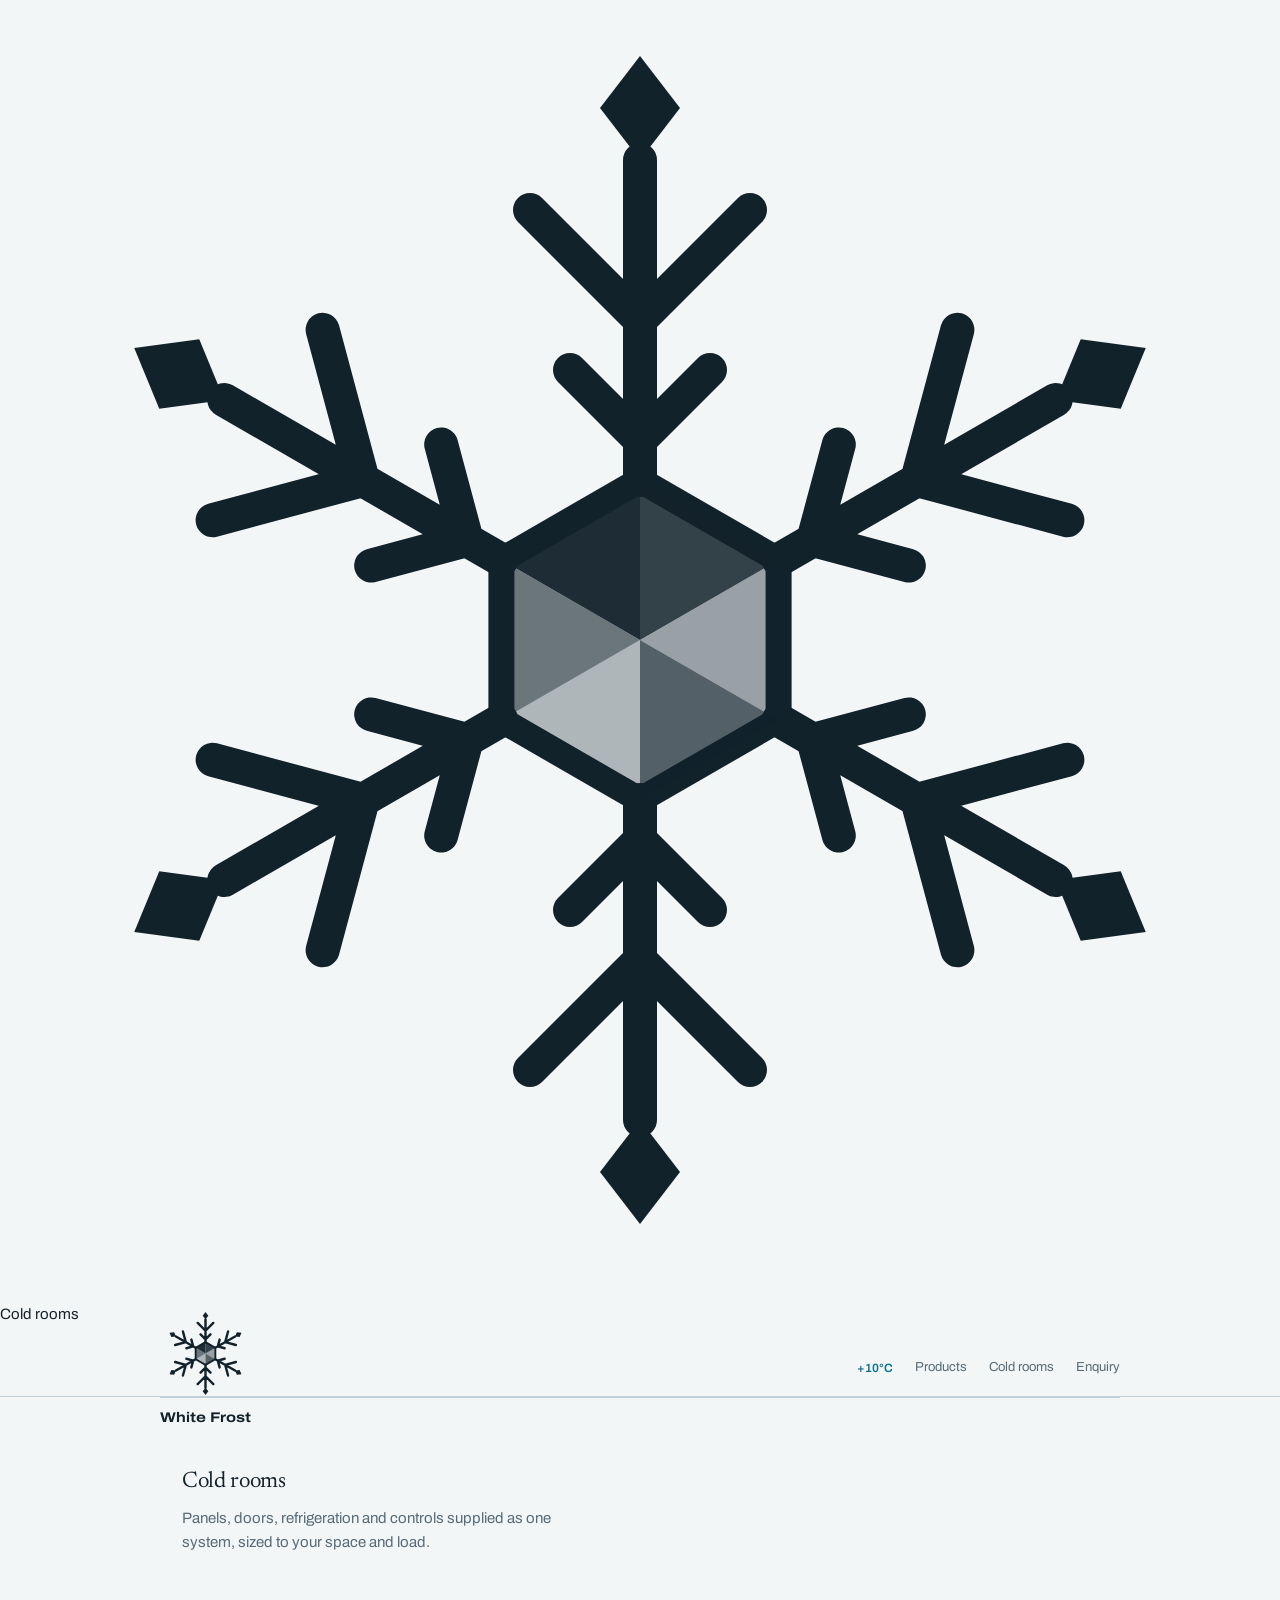
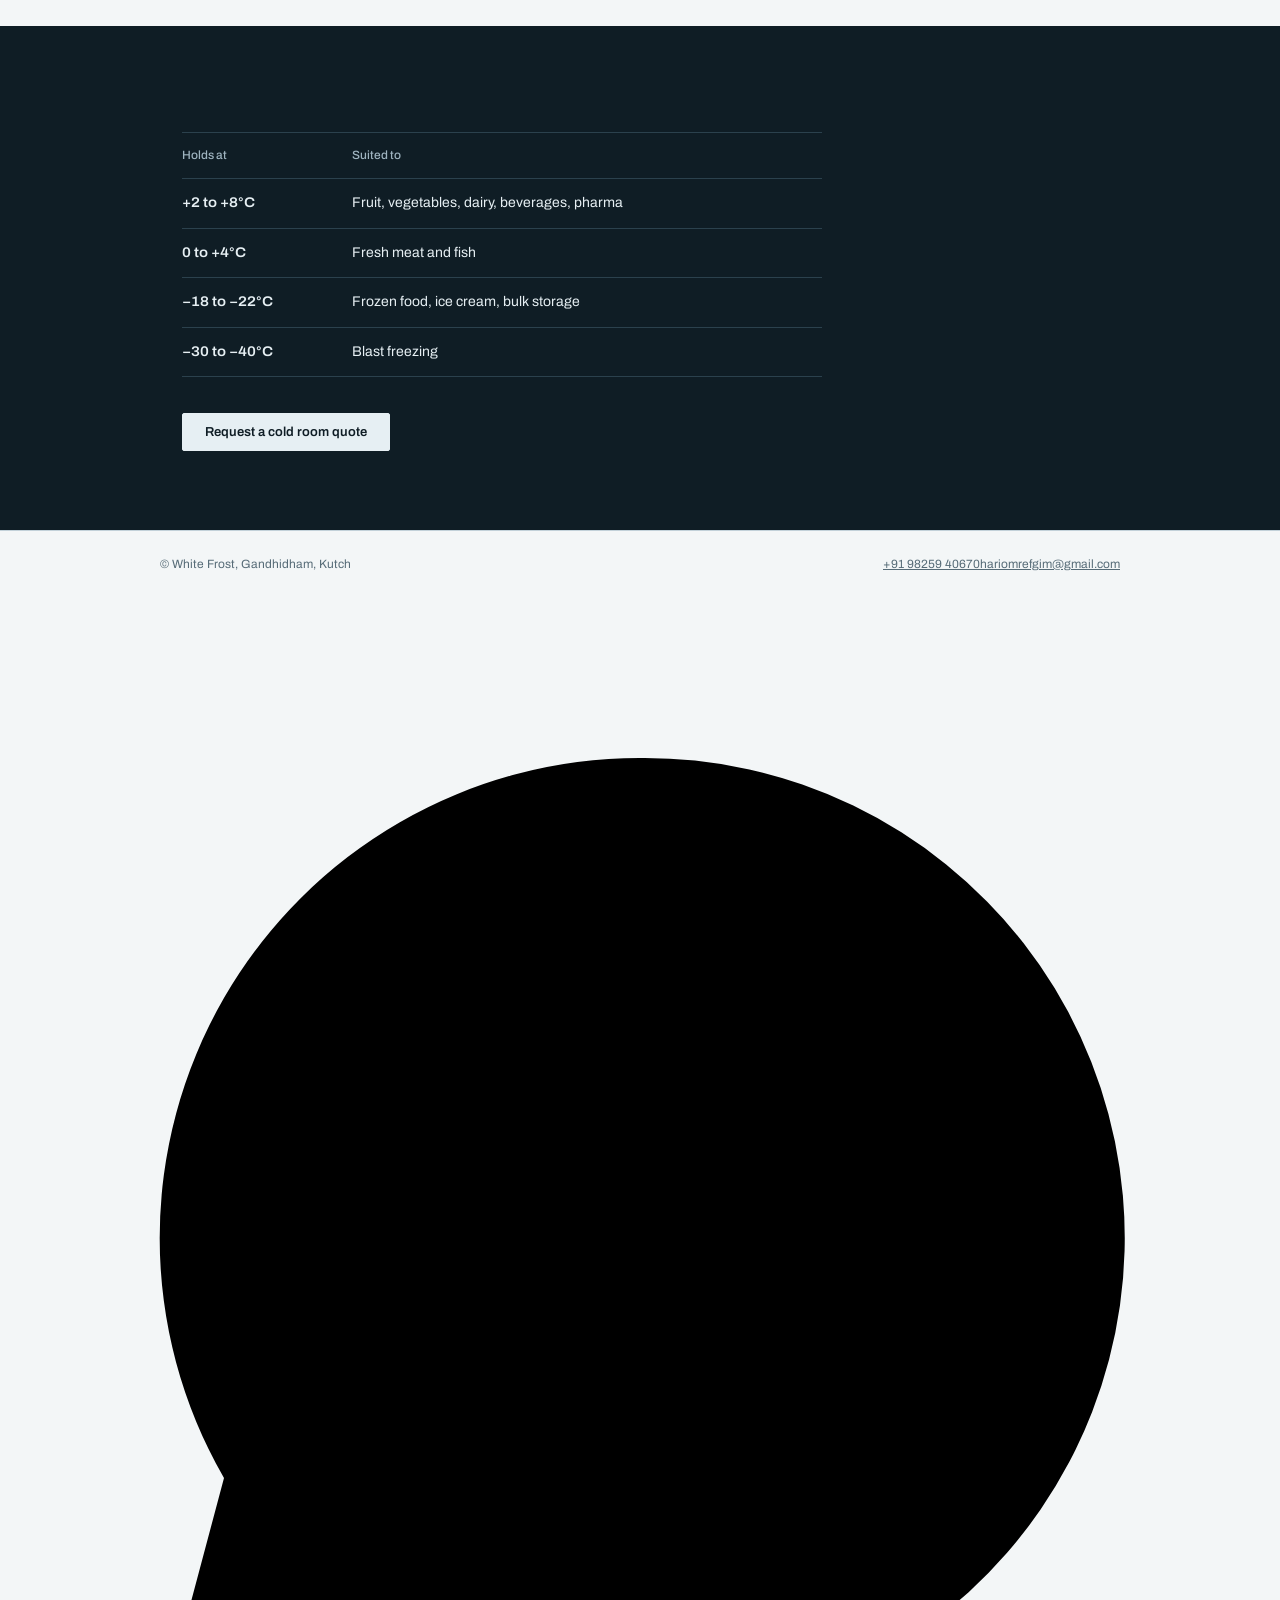
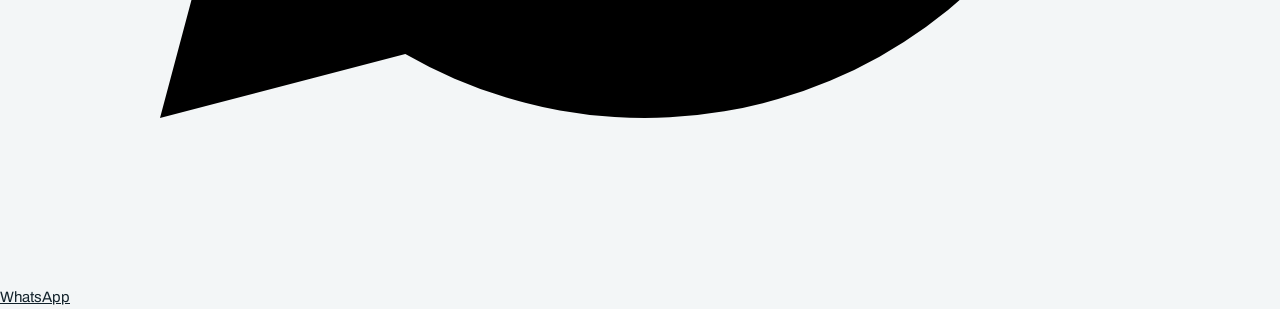
==== coldrooms.html @ cec2be89 "Add coldrooms.html with page structure and content This file contains the HTML structure for the Col" ====
<!DOCTYPE html>
<html lang="en">
<head>
<meta charset="utf-8">
<meta name="viewport" content="width=device-width, initial-scale=1, viewport-fit=cover">
<title>Cold rooms – White Frost, Gandhidham</title>
<meta name="description" content="Chillers and freezer cold rooms, built to your size and temperature, supplied from Gandhidham, Kutch.">
<meta property="og:title" content="Cold rooms – White Frost, Gandhidham">
<meta property="og:description" content="Chillers and freezer cold rooms, built to your size and temperature, supplied from Gandhidham, Kutch.">
<meta property="og:type" content="website">
<link rel="icon" href="favicon.svg" type="image/svg+xml">
<script>document.documentElement.className+=" js"</script>
<link rel="preconnect" href="https://fonts.googleapis.com">
<link rel="preconnect" href="https://fonts.gstatic.com" crossorigin>
<link href="https://fonts.googleapis.com/css2?family=Archivo:wdth,wght@62..125,300..800&family=Newsreader:opsz,wght@6..72,400;6..72,500&display=swap" rel="stylesheet">
<link rel="stylesheet" href="home.css">
</head>
<body class="has-fab">
<svg width="0" height="0" style="position:absolute" aria-hidden="true" focusable="false"><symbol id="crystal" viewBox="0 0 64 64">
<g id="arm" fill="none" stroke="currentColor" stroke-width="1.7" stroke-linecap="round" stroke-linejoin="round"><path pathLength="1" d="M32 24V8M32 16l-5.5-5.5M32 16l5.5-5.5M32 22l-3.5-3.5M32 22l3.5-3.5"/><path d="M32 2.8l2 2.6-2 2.6-2-2.6z" fill="var(--logo-accent,currentColor)" stroke="none"/></g>
<use href="#arm" transform="rotate(60 32 32)"/><use href="#arm" transform="rotate(120 32 32)"/><use href="#arm" transform="rotate(180 32 32)"/><use href="#arm" transform="rotate(240 32 32)"/><use href="#arm" transform="rotate(300 32 32)"/>
<path pathLength="1" d="M32 24l6.93 4v8L32 40l-6.93-4v-8z" fill="none" stroke="currentColor" stroke-width="1.3" stroke-linejoin="round"/>
<g fill="var(--logo-accent,currentColor)"><polygon points="32,32 32,24 38.93,28" fill-opacity=".85"/><polygon points="32,32 38.93,28 38.93,36" fill-opacity=".4"/><polygon points="32,32 38.93,36 32,40" fill-opacity=".7"/><polygon points="32,32 32,40 25.07,36" fill-opacity=".3"/><polygon points="32,32 25.07,36 25.07,28" fill-opacity=".6"/><polygon points="32,32 25.07,28 32,24" fill-opacity=".95"/></g>
</symbol></svg>
<div class="shut" id="shut" aria-hidden="true">
  <i class="door l"></i><i class="door r"></i>
  <div class="mid"><svg viewBox="0 0 64 64"><use href="#crystal"/></svg><p>Cold rooms</p></div>
</div>
<header class="top">
  <a class="mark" href="index.html"><svg class="logo" viewBox="0 0 64 64" aria-hidden="true"><use href="#crystal"/></svg><span>White Frost</span></a>
  <div class="right">
    <span class="reading" id="reading" aria-hidden="true">+10°C</span>
    <nav>
      <a href="products.html">Products</a>
      <a href="coldrooms.html" aria-current="page">Cold rooms</a>
      <a href="inquiry.html">Enquiry</a>
    </nav>
  </div>
  <i class="progress" id="progress"></i>
</header>

<main id="top">
  <section class="block first">
    <h1><span class="ln"><span>Cold rooms</span></span></h1>
    <p class="lead intro">Panels, doors, refrigeration and controls supplied as one system, sized to your space and load.</p>
  </section>

  <section class="cold" id="rooms">
    <canvas id="snow" aria-hidden="true"></canvas>
    <div class="inner">
      <table id="temps">
        <thead><tr><th scope="col">Holds at</th><th scope="col">Suited to</th></tr></thead>
        <tbody>
          <tr><td>+2 to +8°C</td><td>Fruit, vegetables, dairy, beverages, pharma</td></tr>
          <tr><td>0 to +4°C</td><td>Fresh meat and fish</td></tr>
          <tr><td>−18 to −22°C</td><td>Frozen food, ice cream, bulk storage</td></tr>
          <tr><td>−30 to −40°C</td><td>Blast freezing</td></tr>
        </tbody>
      </table>
      <a class="btn light" href="inquiry.html?product=Cold%20room">Request a cold room quote</a>
    </div>
  </section>
</main>

<footer><span>© White Frost, Gandhidham, Kutch</span><span><a href="tel:+919825940670">+91 98259 40670</a><a href="mailto:hariomrefgim@gmail.com">hariomrefgim@gmail.com</a></span></footer>
<a class="fab" href="https://wa.me/919825940670?text=Hello%20White%20Frost%2C%20I%20would%20like%20to%20enquire%20about%20your%20refrigeration%20products." target="_blank" rel="noopener" aria-label="Enquire on WhatsApp"><svg viewBox="0 0 24 24" aria-hidden="true"><path d="M12 3a9 9 0 0 0-7.8 13.5L3 21l4.6-1.2A9 9 0 1 0 12 3z"/><path class="h" d="M9 8.5c0 3.5 3 6.5 6.5 6.5l1-1.6-2.2-1.1-.9.9c-1-.4-2-1.4-2.4-2.4l.9-.9-1.1-2.2z"/></svg><span>WhatsApp</span></a>

<script src="script.js"></script>
<script>setTimeout(function(){if(!window.wfReady){document.documentElement.classList.add("entered");var s=document.getElementById("shut");if(s)s.className+=" open"}},6000)</script>
</body>
</html>
---- home.css ----
:root{
  --paper:#f3f6f7; --ink:#12222b; --muted:#566b77; --rule:#c2d1d9; --signal:#0a6f8f; --tick:#7d939f; --chill-to:#d2e3ed;
  --deep:#0f1d25; --deep-ink:#e6eff3; --deep-rule:#2b414d;
  box-sizing:border-box; padding-top:env(safe-area-inset-top,0px); padding-bottom:env(safe-area-inset-bottom,0px);
}
@media (prefers-color-scheme:dark){:root:not([data-theme="light"]){
  --paper:#0c171e; --ink:#e6eff3; --muted:#8fa4b0; --rule:#253945; --signal:#6fc0dc; --tick:#4a6270; --chill-to:#12303f; --deep:#050d12;}}
:root[data-theme="dark"]{--paper:#0c171e;--ink:#e6eff3;--muted:#8fa4b0;--rule:#253945;--signal:#6fc0dc;--tick:#4a6270;--chill-to:#12303f;--deep:#050d12}
html{scroll-padding-top:calc(60px + env(safe-area-inset-top,0px));scroll-behavior:smooth}
*,*::before,*::after{box-sizing:border-box}
body{--chill:0;--bg:var(--paper);--bg:color-mix(in srgb,var(--paper),var(--chill-to) calc(var(--chill)*60%));
  margin:0;background:var(--bg);color:var(--ink);font:400 15px/1.6 "Archivo",system-ui,sans-serif;font-stretch:100%;-webkit-font-smoothing:antialiased}
body::before{content:"";position:fixed;inset:0 0 auto;height:env(safe-area-inset-top,0px);background:var(--bg);z-index:20}
h1,h2,h3{margin:0;font-weight:400}
h1,h2{font-family:"Newsreader",Georgia,serif;letter-spacing:-.015em;line-height:1.08}
a{color:inherit}
:focus-visible{outline:2px solid var(--signal);outline-offset:3px}

/* header: live temperature readout and scroll progress */
.top{position:sticky;top:env(safe-area-inset-top,0px);z-index:10;display:flex;justify-content:space-between;align-items:center;
  height:56px;padding:0 max(22px,calc((100% - 960px)/2));background:var(--bg);border-bottom:1px solid var(--rule)}
.mark{font-weight:700;font-stretch:118%;font-size:14px;text-decoration:none}
.right{display:flex;align-items:center;gap:22px}
.reading{min-width:48px;text-align:right;font:600 12px "Archivo",sans-serif;font-variant-numeric:tabular-nums;color:var(--signal)}
.top nav{display:flex;gap:22px;font-size:13px;color:var(--muted)}
.top nav a{text-decoration:none;background:linear-gradient(currentColor,currentColor) no-repeat 0 100%/0 1px;transition:background-size .3s,color .2s;padding-bottom:2px}
.top nav a:hover{color:var(--ink);background-size:100% 1px}
.progress{position:absolute;left:0;bottom:-1px;height:2px;width:100%;background:var(--signal);transform:scaleX(0);transform-origin:left}

.hero,.block,.cold .inner{max-width:960px;margin:0 auto;padding-left:22px;padding-right:22px}
.hero{padding-top:84px;padding-bottom:64px}
.hero h1{font-size:clamp(40px,7.4vw,76px)}
.ln{display:block;overflow:hidden;padding-bottom:.1em;margin-bottom:-.1em}
.ln>span{display:block;transform:translateY(108%);animation:rise 1.1s cubic-bezier(.2,.7,.2,1) forwards}
.ln:nth-child(2)>span{animation-delay:.12s}.ln:nth-child(3)>span{animation-delay:.24s}
@keyframes rise{to{transform:none}}
.intro{opacity:0;animation:show .8s ease .8s forwards}
@keyframes show{to{opacity:1}}
.hero p{color:var(--muted);max-width:42ch;margin:22px 0 28px}
.actions{display:flex;align-items:center;gap:24px;flex-wrap:wrap}

.btn{position:relative;z-index:0;overflow:hidden;display:inline-block;background:var(--ink);color:var(--paper);border:1px solid var(--ink);padding:11px 22px;border-radius:2px;font:600 13px "Archivo",sans-serif;text-decoration:none;cursor:pointer;transition:color .3s,border-color .3s}
.btn::before{content:"";position:absolute;inset:0;z-index:-1;background:var(--signal);transform:scaleX(0);transform-origin:left;transition:transform .4s cubic-bezier(.2,.7,.2,1)}
.btn:hover{color:#fff;border-color:var(--signal)}.btn:hover::before{transform:scaleX(1)}
.btn.light{background:var(--deep-ink);color:var(--deep);border-color:var(--deep-ink)}
.plain{font-size:13px;color:var(--muted);text-underline-offset:4px}

/* signature: temperature ruler */
.ruler{--x:44%;position:relative;margin-top:84px;padding-top:34px}
.scale{display:flex;justify-content:space-between;height:22px;border-top:1px solid var(--ink)}
.scale i{width:1px;height:8px;background:var(--tick);transition:background .25s}
.scale i.M{height:16px}
.scale i.on{background:var(--signal)}
.labels{position:relative;height:16px;font-size:11px;color:var(--muted);font-variant-numeric:tabular-nums}
.labels span{position:absolute;top:2px;transform:translateX(-50%)}
.marker{position:absolute;top:0;left:var(--x);width:0;height:100%}
.marker::after{content:"";position:absolute;left:-1px;top:30px;bottom:26px;width:2px;background:var(--signal)}
.marker span{position:absolute;left:-31px;top:0;width:62px;text-align:center;font:600 12px "Archivo",sans-serif;color:var(--signal);font-variant-numeric:tabular-nums}

.block{padding-top:72px;padding-bottom:72px;border-top:1px solid var(--rule)}
.block h2,.cold h2{font-size:clamp(28px,4vw,38px)}
.lead{color:var(--muted);max-width:46ch;margin:12px 0 0}

/* product rows: rules draw in, hover marks the row */
.rows{list-style:none;margin:36px 0 0;padding:0;border-bottom:1px solid var(--rule)}
.rows li{position:relative;display:grid;grid-template-columns:220px 1fr auto;gap:24px;align-items:baseline;padding:18px 0}
.rows li::before,.rows li::after{content:"";position:absolute;left:0;right:0;top:0;height:1px;transform-origin:left}
.rows li::before{background:var(--rule);transition:transform .9s cubic-bezier(.2,.7,.2,1) var(--d,0ms)}
.rows li::after{background:var(--signal);height:2px;top:-.5px;transform:scaleX(0);transition:transform .45s cubic-bezier(.2,.7,.2,1)}
.js .rows li:not(.in)::before{transform:scaleX(0)}
.js .rows li>*{transition:opacity .7s ease calc(var(--d,0ms) + 250ms)}
.js .rows li:not(.in)>*{opacity:0}
.rows h3{font-weight:600;font-stretch:108%;font-size:15px;transition:transform .35s cubic-bezier(.2,.7,.2,1)}
.rows p{margin:0;color:var(--muted);font-size:14px}
.rows button{font:600 13px "Archivo",sans-serif;color:var(--signal);background:none;border:0;padding:4px 0;cursor:pointer;text-decoration:underline;text-underline-offset:4px}
@media(hover:hover){.rows li:hover::after{transform:scaleX(1)}.rows li:hover h3{transform:translateX(8px)}}

/* cold rooms: snowfall behind, numbers count to temperature */
.cold{position:relative;overflow:hidden;background:var(--deep);color:var(--deep-ink);padding:72px 0}
#snow{position:absolute;inset:0;width:100%;height:100%;pointer-events:none}
.cold .inner{position:relative}
.cold .lead{color:#9fb4c0}
table{width:100%;border-collapse:collapse;margin:34px 0 36px;max-width:640px;font-variant-numeric:tabular-nums}
th,td{text-align:left;padding:13px 0;border-top:1px solid var(--deep-rule);font-size:14px}
th{font-weight:500;color:#9fb4c0;font-size:12px}
td:first-child{font-weight:600;font-stretch:108%;width:170px}
tbody tr:last-child td{border-bottom:1px solid var(--deep-rule)}

.split{display:grid;grid-template-columns:.8fr 1.2fr;gap:56px}
address{font-style:normal;margin-top:26px;line-height:1.9}
address a{text-decoration:none;border-bottom:1px solid var(--rule)}
form{display:grid;gap:18px}
label{display:grid;gap:4px;font-size:12px;color:var(--muted)}
input,select,textarea{font:inherit;font-size:15px;color:var(--ink);background:linear-gradient(var(--signal),var(--signal)) no-repeat 0 100%/0 2px;border:0;border-bottom:1px solid var(--ink);border-radius:0;padding:8px 0;width:100%;transition:background-size .4s cubic-bezier(.2,.7,.2,1)}
input:focus,select:focus,textarea:focus{background-size:100% 2px;outline:none}
select option{color:#12222b}
textarea{resize:vertical}
form .btn{justify-self:start;margin-top:6px}

footer{display:flex;justify-content:space-between;flex-wrap:wrap;gap:6px;padding:24px max(22px,calc((100% - 960px)/2));font-size:12px;color:var(--muted);border-top:1px solid var(--rule)}

@media(max-width:720px){
  .hero{padding-top:56px}
  .right{gap:14px}.top nav{gap:14px}
  .rows li{grid-template-columns:1fr auto;gap:4px 16px}
  .rows p{grid-column:1/2;grid-row:2}
  .rows button{grid-column:2;grid-row:1/3;align-self:center}
  .split{grid-template-columns:1fr;gap:36px}
  .block,.cold{padding-top:56px;padding-bottom:56px}
}
@media(max-width:520px){.top nav a:first-child{display:none}}
@media(prefers-reduced-motion:reduce){
  html{scroll-behavior:auto}
  .ln>span{transform:none;animation:none}.intro{opacity:1;animation:none}
  .js .rows li:not(.in)::before{transform:none}.js .rows li:not(.in)>*{opacity:1}
  *{transition-duration:.01ms!important}
}
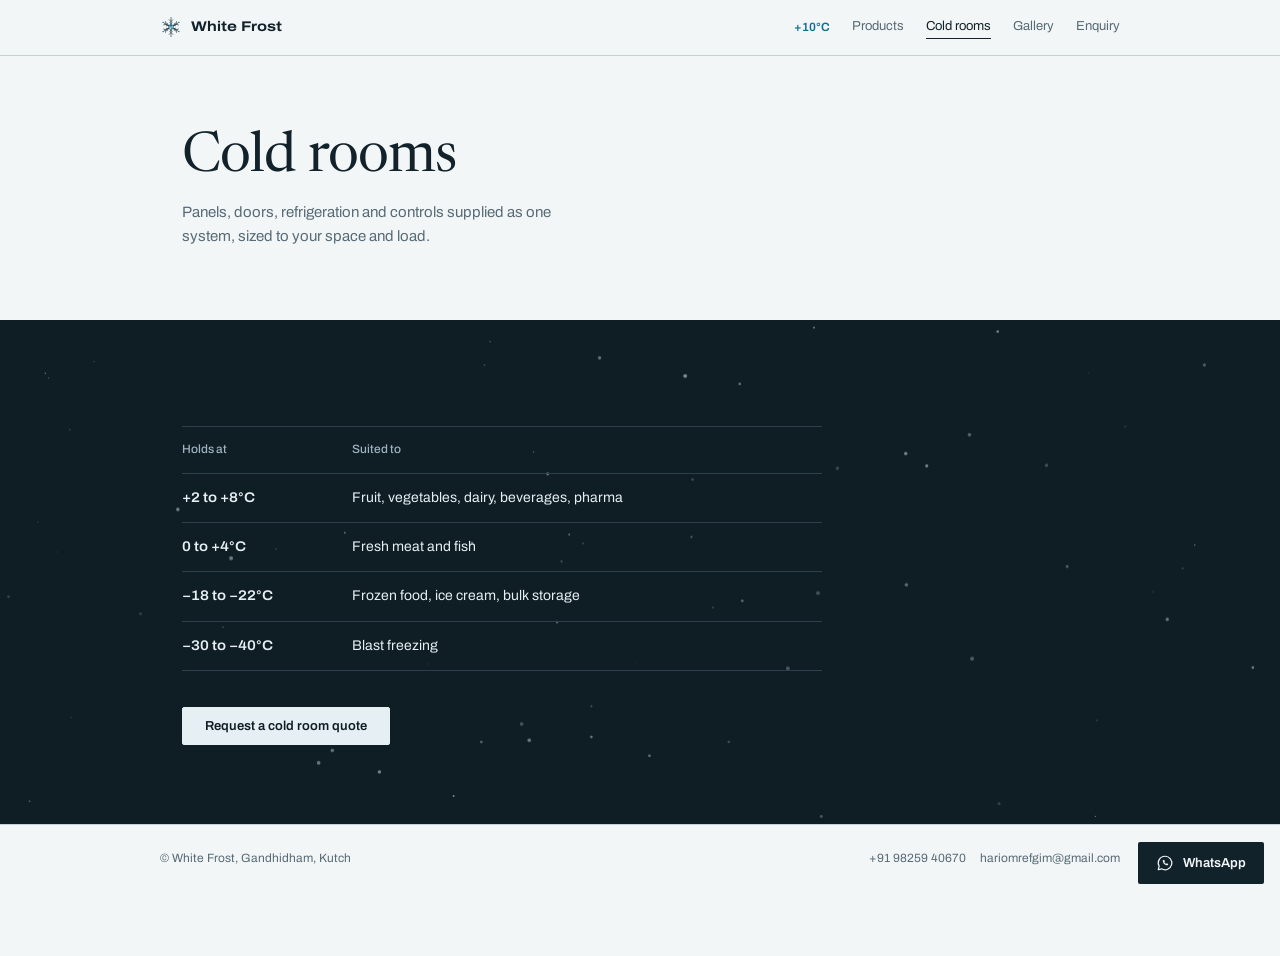
==== commit da7bc37f: "Add files via upload" ====
--- a/coldrooms.html
+++ b/coldrooms.html
@@ -14,6 +14,7 @@
 <link rel="preconnect" href="https://fonts.gstatic.com" crossorigin>
 <link href="https://fonts.googleapis.com/css2?family=Archivo:wdth,wght@62..125,300..800&family=Newsreader:opsz,wght@6..72,400;6..72,500&display=swap" rel="stylesheet">
 <link rel="stylesheet" href="home.css">
+<style>@media(max-width:400px){.mark span{display:none}.top nav{gap:10px}}</style>
 </head>
 <body class="has-fab">
 <svg width="0" height="0" style="position:absolute" aria-hidden="true" focusable="false"><symbol id="crystal" viewBox="0 0 64 64">
@@ -33,6 +34,7 @@
     <nav>
       <a href="products.html">Products</a>
       <a href="coldrooms.html" aria-current="page">Cold rooms</a>
+      <a href="gallery.html">Gallery</a>
       <a href="inquiry.html">Enquiry</a>
     </nav>
   </div>
--- a/home.css
+++ b/home.css
@@ -19,7 +19,7 @@
 /* header: live temperature readout and scroll progress */
 .top{position:sticky;top:env(safe-area-inset-top,0px);z-index:10;display:flex;justify-content:space-between;align-items:center;
   height:56px;padding:0 max(22px,calc((100% - 960px)/2));background:var(--bg);border-bottom:1px solid var(--rule)}
-.mark{font-weight:700;font-stretch:118%;font-size:14px;text-decoration:none}
+.mark{display:flex;align-items:center;gap:9px;font-weight:700;font-stretch:118%;font-size:14px;text-decoration:none}
 .right{display:flex;align-items:center;gap:22px}
 .reading{min-width:48px;text-align:right;font:600 12px "Archivo",sans-serif;font-variant-numeric:tabular-nums;color:var(--signal)}
 .top nav{display:flex;gap:22px;font-size:13px;color:var(--muted)}
@@ -96,6 +96,9 @@
 select option{color:#12222b}
 textarea{resize:vertical}
 form .btn{justify-self:start;margin-top:6px}
+.send-row{display:flex;flex-wrap:wrap;gap:12px;margin-top:6px}
+.send-row .btn{margin-top:0}
+.btn.wa{background:transparent;color:var(--ink);border-color:var(--ink)}
 
 footer{display:flex;justify-content:space-between;flex-wrap:wrap;gap:6px;padding:24px max(22px,calc((100% - 960px)/2));font-size:12px;color:var(--muted);border-top:1px solid var(--rule)}
 
@@ -108,10 +111,51 @@
   .split{grid-template-columns:1fr;gap:36px}
   .block,.cold{padding-top:56px;padding-bottom:56px}
 }
-@media(max-width:520px){.top nav a:first-child{display:none}}
 @media(prefers-reduced-motion:reduce){
   html{scroll-behavior:auto}
   .ln>span{transform:none;animation:none}.intro{opacity:1;animation:none}
   .js .rows li:not(.in)::before{transform:none}.js .rows li:not(.in)>*{opacity:1}
   *{transition-duration:.01ms!important}
 }
+
+/* multi-page additions */
+.block h1{font-size:clamp(34px,6vw,56px)}
+.block.first{border-top:0}
+.top nav a[aria-current="page"]{color:var(--ink);background-size:100% 1px}
+.rows a.enq{display:inline-block;font:600 13px "Archivo",sans-serif;color:var(--signal);padding:4px 0;text-decoration:underline;text-underline-offset:4px}
+footer a{text-decoration:none;margin-left:14px}
+footer a:hover{text-decoration:underline}
+@media(max-width:720px){.rows a.enq{grid-column:2;grid-row:1/3;align-self:center}}
+@media(max-width:520px){.reading{display:none}.top nav{gap:12px;font-size:12px}}
+
+/* crystal logo */
+.logo{width:22px;height:22px;flex:none;color:var(--ink);--logo-accent:var(--signal)}
+
+/* page doors: close when leaving a page, open on arrival */
+html.js:not(.entered){overflow:hidden}
+html.js:not(.entered) .ln>span,html.js:not(.entered) .intro{animation:none}
+html:not(.js) .shut{display:none}
+.shut{position:fixed;inset:0;z-index:90;color:#eaf5fa;font-family:"Archivo",system-ui,sans-serif}
+.shut:not(.open){pointer-events:auto}
+.shut:is(.open){pointer-events:none}
+.shut .door{position:absolute;top:0;bottom:0;width:50.3%;background:#020406;transition:transform .85s cubic-bezier(.77,0,.18,1)}
+.shut .door.l{left:0;box-shadow:inset -1px 0 0 rgba(127,208,238,.55)}
+.shut .door.r{right:0;box-shadow:inset 1px 0 0 rgba(127,208,238,.55)}
+.shut.open .door.l{transform:translateX(-101%)}
+.shut.open .door.r{transform:translateX(101%)}
+.shut .mid{position:absolute;inset:0;display:flex;flex-direction:column;align-items:center;justify-content:center;gap:20px;transition:opacity .35s ease}
+.shut.open .mid{opacity:0}
+.shut .mid svg{width:76px;height:76px;color:#eaf5fa;--logo-accent:#7fd0ee;stroke-dasharray:1;stroke-dashoffset:1;animation:draw 1.1s cubic-bezier(.2,.7,.2,1) .1s forwards;filter:drop-shadow(0 0 12px rgba(127,208,238,.35))}
+.shut .mid p{margin:0;font:400 clamp(26px,5vw,38px)/1 "Newsreader",Georgia,serif;letter-spacing:.02em}
+@keyframes draw{to{stroke-dashoffset:0}}
+
+/* whatsapp enquiry button */
+.fab{position:fixed;right:max(16px,env(safe-area-inset-right,0px));bottom:calc(16px + env(safe-area-inset-bottom,0px));z-index:8;display:flex;align-items:center;gap:9px;
+  padding:12px 18px;background:var(--ink);color:var(--paper);border-radius:2px;font:600 13px "Archivo",sans-serif;text-decoration:none;
+  opacity:0;transform:translateY(12px);transition:opacity .6s ease .9s,transform .6s cubic-bezier(.2,.7,.2,1) .9s,background .3s,color .3s}
+html.entered .fab,html:not(.js) .fab{opacity:1;transform:none}
+.fab:hover{background:var(--signal);color:#fff}
+.fab svg{width:18px;height:18px;fill:none;stroke:currentColor;stroke-width:1.6;stroke-linejoin:round}
+.fab svg .h{fill:currentColor;stroke:none}
+.has-fab footer{padding-bottom:88px}
+@media(prefers-reduced-motion:reduce){.shut .mid svg{animation:none;stroke-dashoffset:0}.fab{transition:none}}
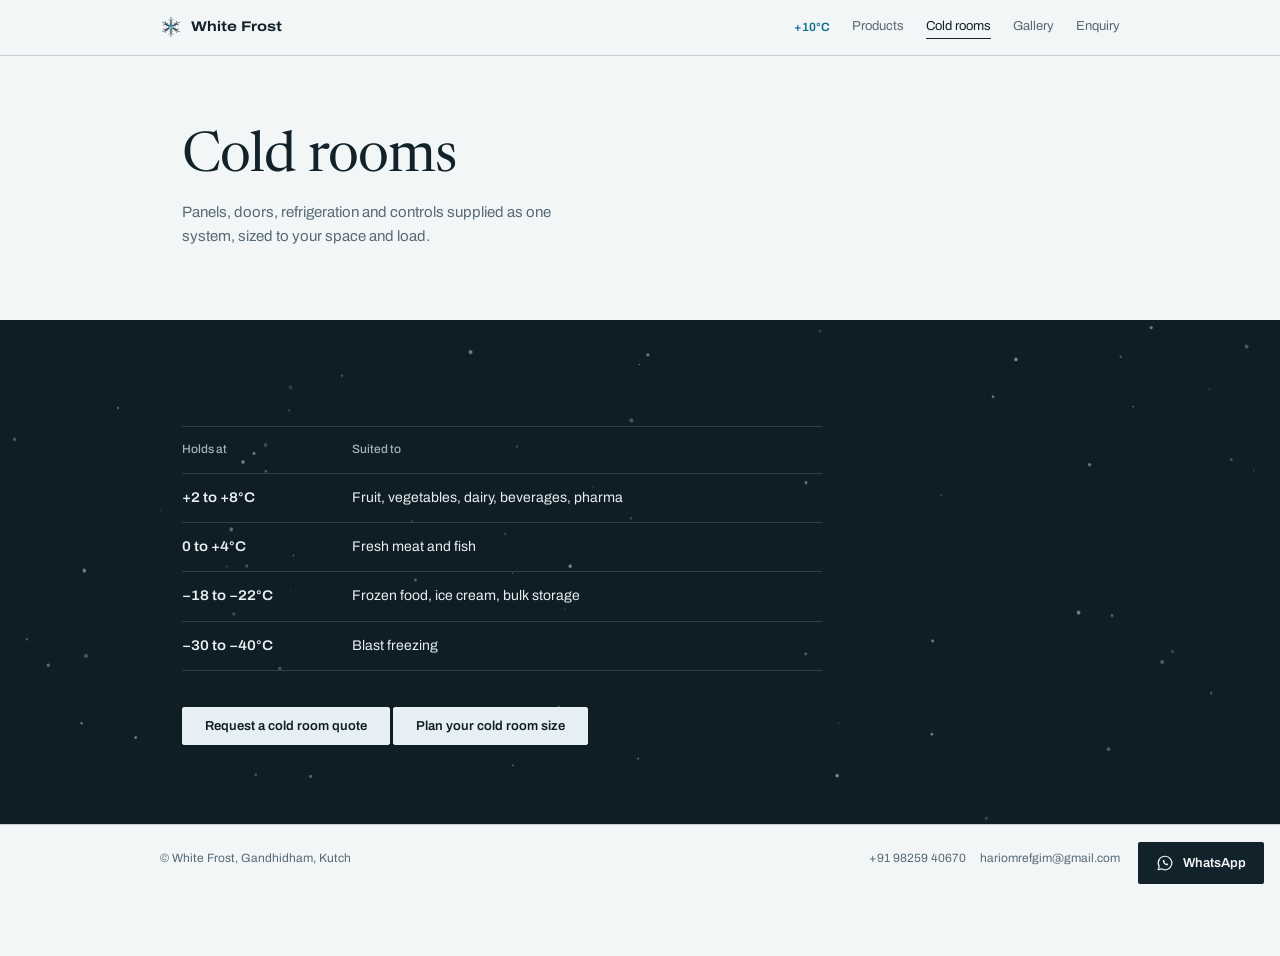
==== commit 83ae26e6: "Add files via upload" ====
--- a/coldrooms.html
+++ b/coldrooms.html
@@ -60,6 +60,7 @@
         </tbody>
       </table>
       <a class="btn light" href="inquiry.html?product=Cold%20room">Request a cold room quote</a>
+      <a class="btn light" href="planner.html">Plan your cold room size</a>
     </div>
   </section>
 </main>
